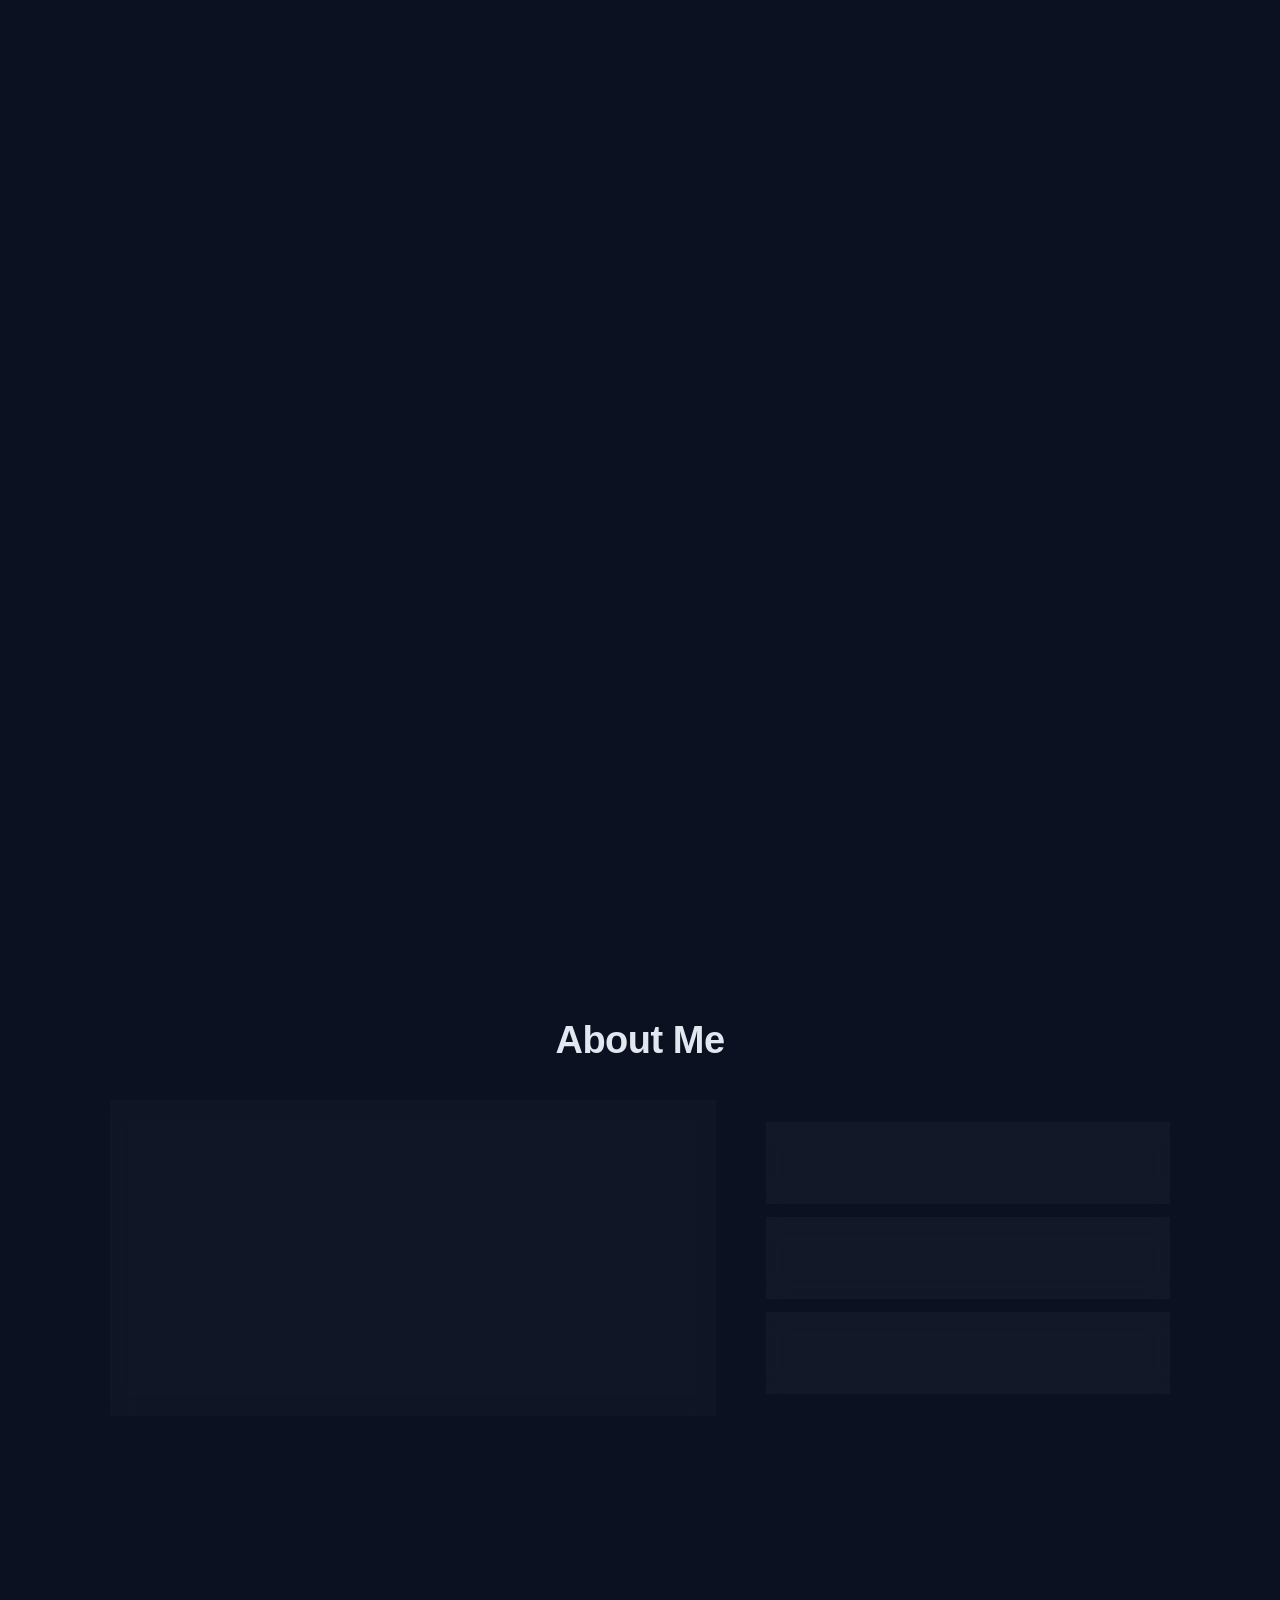
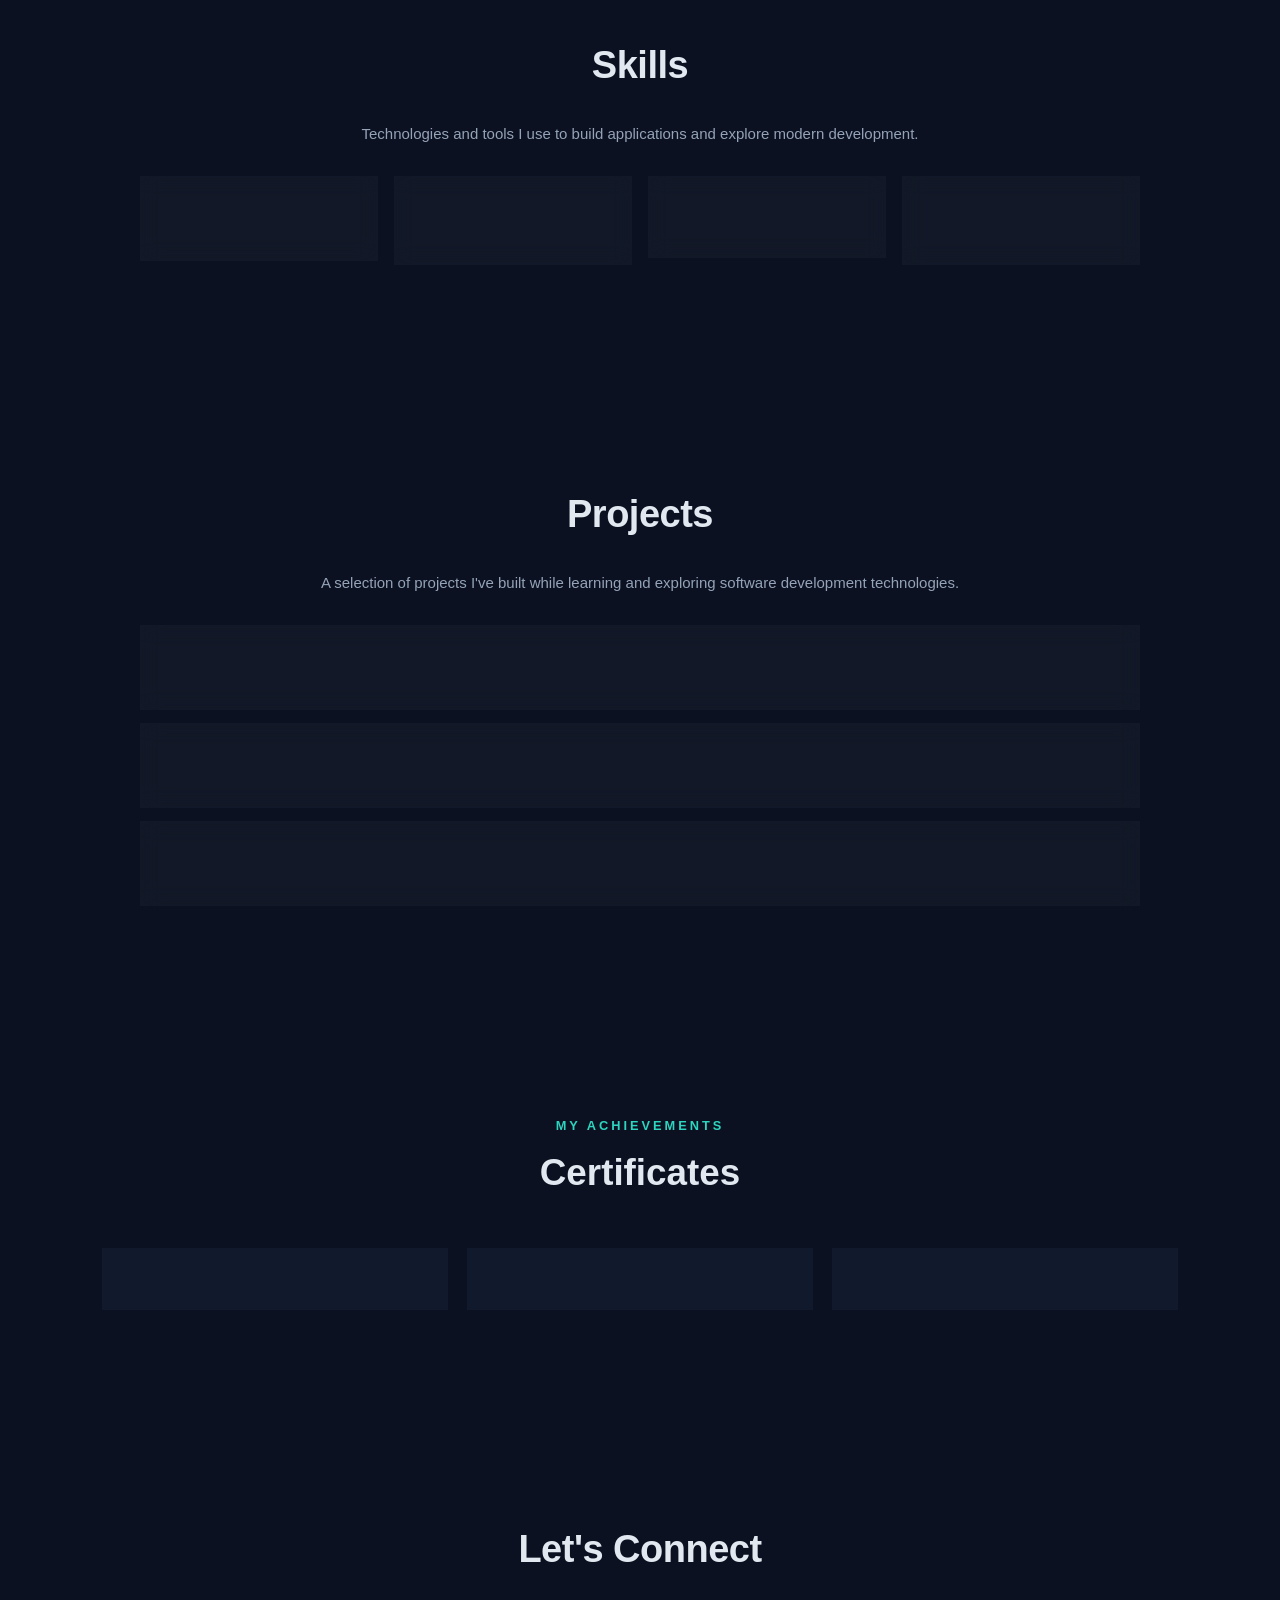
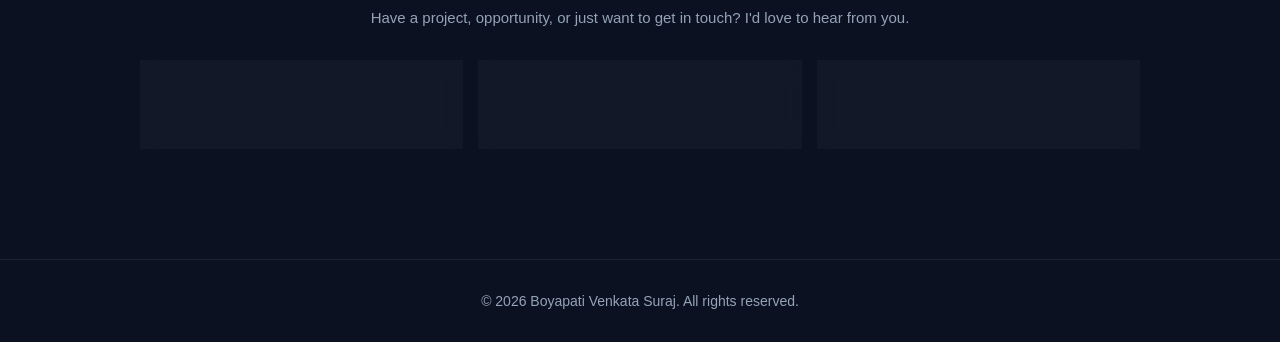
==== index.html @ 47be0d02 "Add portfolio website" ====
<!DOCTYPE html>
<html lang="en">

<head>
    <meta charset="UTF-8">
    <meta name="viewport" content="width=device-width, initial-scale=1.0">

    <title>Boyapati Venkata Suraj | Full Stack Developer</title>

    <meta name="description"
        content="Boyapati Venkata Suraj - Full Stack Developer and DevOps Enthusiast">

    <link rel="stylesheet" href="style.css">
</head>

<body>
  
    <!-- Programming Symbol Loader -->
<div id="code-loader">
    <div class="code-symbols"></div>
</div>

  <!-- =================================
     INTERACTIVE FLYING ROBOT
================================= -->

<div class="flying-robot" id="flyingRobot">

    <!-- Speech Bubble -->
    <div class="robot-speech" id="robotSpeech">
        Hi! I'm Suraj's little assistant.
    </div>

    <!-- Robot -->
    <div class="robot" id="robot">

        <!-- Antenna -->
        <div class="robot-antenna">
            <span></span>
        </div>

        <!-- Head -->
        <div class="robot-head">

            <div class="robot-eye"></div>
            <div class="robot-eye"></div>

        </div>

        <!-- Body -->
        <div class="robot-body">

            <div class="robot-screen">
                &lt;/&gt;
            </div>

        </div>

        <!-- Arms -->
        <div class="robot-arm robot-arm-left"></div>
        <div class="robot-arm robot-arm-right"></div>

        <!-- Jetpack -->
        <div class="jetpack jetpack-left">
            <span></span>
        </div>

        <div class="jetpack jetpack-right">
            <span></span>
        </div>

    </div>

</div>

    <!-- =========================
         Floating Programming Background
    ========================== -->

    <div class="code-background">

        <!-- Programming Languages -->
        <span>C</span>
        <span>C++</span>
        <span>Java</span>
        <span>Python</span>
        <span>JavaScript</span>
        <span>TypeScript</span>
        <span>Go</span>
        <span>Rust</span>
        <span>PHP</span>
        <span>Kotlin</span>
        <span>Swift</span>

        <!-- Web Development -->
        <span>HTML</span>
        <span>CSS</span>
        <span>React</span>
        <span>Angular</span>
        <span>Node.js</span>
        <span>Express</span>
        <span>REST API</span>
        <span>GraphQL</span>

        <!-- Backend -->
        <span>Spring</span>
        <span>Spring Boot</span>
        <span>Hibernate</span>
        <span>JPA</span>
        <span>Microservices</span>

        <!-- Databases -->
        <span>SQL</span>
        <span>MySQL</span>
        <span>PostgreSQL</span>
        <span>MongoDB</span>
        <span>Redis</span>

        <!-- DevOps -->
        <span>Git</span>
        <span>GitHub</span>
        <span>Docker</span>
        <span>Kubernetes</span>
        <span>Jenkins</span>
        <span>CI/CD</span>
        <span>Linux</span>
        <span>Nginx</span>

        <!-- Cloud -->
        <span>AWS</span>
        <span>Azure</span>
        <span>GCP</span>

        <!-- AI / Data -->
        <span>AI</span>
        <span>ML</span>
        <span>CNN</span>
        <span>NLP</span>
        <span>TensorFlow</span>
        <span>PyTorch</span>
        <span>NumPy</span>
        <span>Pandas</span>

        <!-- Computer Science -->
        <span>OOP</span>
        <span>DSA</span>
        <span>DBMS</span>
        <span>OS</span>
        <span>CN</span>
        <span>Algorithms</span>

        <!-- Programming Symbols -->
        <span>{ }</span>
        <span>&lt; / &gt;</span>
        <span>[ ]</span>
        <span>( )</span>
        <span>=&gt;</span>
        <span>;</span>
        <span>&amp;&amp;</span>
        <span>||</span>
        <span>==</span>
        <span>!=</span>
        <span>++</span>
        <span>--</span>

        <!-- Code Keywords -->
        <span>function</span>
        <span>class</span>
        <span>object</span>
        <span>import</span>
        <span>export</span>
        <span>return</span>
        <span>const</span>
        <span>let</span>
        <span>async</span>
        <span>await</span>
        <span>public</span>
        <span>private</span>
        <span>static</span>

        <!-- Data / Protocols -->
        <span>JSON</span>
        <span>XML</span>
        <span>YAML</span>
        <span>HTTP</span>
        <span>HTTPS</span>
        <span>SSH</span>
        <span>TCP/IP</span>

        <!-- SQL -->
        <span>SELECT</span>
        <span>FROM</span>
        <span>WHERE</span>
        <span>JOIN</span>
        <span>INSERT</span>

        <!-- Digital -->
        <span>010101</span>
        <span>101010</span>
        <span>0xFF</span>
        <span>404</span>
        <span>200 OK</span>

    </div>


    <!-- =========================
         Navigation
    ========================== -->

    <header>

        <nav class="navbar">

            <a href="#home" class="logo">
    <span class="logo-first">BOYAPATI</span>
    <span class="logo-name">VENKATA SURAJ<span class="dot"></span></span>
</a>
            <ul class="nav-links">

                <li>
                    <a href="#home">Home</a>
                </li>

                <li>
                    <a href="#about">About</a>
                </li>

                <li>
                    <a href="#skills">Skills</a>
                </li>

                <li>
                    <a href="#projects">Projects</a>
                </li>

                <li>
                    <a href="#certificates" class="nav-link">Certificates</a>
                </li>

                <li>
                    <a href="#contact">Contact</a>
                </li>

            </ul>

        </nav>

    </header>


    <!-- =========================
         Hero Section
    ========================== -->

    <section id="home" class="hero">

        <div class="hero-content">

            <!-- Profile Photo -->

            <div class="profile-photo">

                <img
                    src="assets/images/p1.jpg.jpg"
                    alt="Boyapati Venkata Suraj"
                >

            </div>


            <!-- Hero Information -->

            <div class="hero-info">

                <p class="hello">
                    Hello, I'm
                </p>

                <h1>
                    Boyapati Venkata Suraj
                </h1>

                <h2>
                    Full Stack Developer & DevOps Enthusiast
                </h2>

                <p class="hero-description">
                    I build modern, responsive web applications and explore
                    cloud, DevOps, and software development technologies.
                </p>


                <!-- Hero Buttons -->

                <div class="hero-buttons">

                    <a
                        href="#projects"
                        class="btn primary-btn"
                    >
                        View My Work
                    </a>

                    <a
                        href="assets/resumes/boyapativenkatasuraj3 -.docx"
                        class="btn secondary-btn"
                        target="_blank"
                    >
                        Download Resume
                    </a>

                </div>

            </div>

        </div>

    </section>


    <!-- =========================
         About Section
    ========================== -->
<!-- =========================
     About Me
========================= -->

<section id="about" class="section about-section">

    <h2>About Me</h2>

    <div class="about-container">

        <!-- About Text -->
        <div class="about-text">

            <p>
                I'm Boyapati Venkata Suraj, a Computer Science Engineering
                student and aspiring Full Stack Developer with an interest
                in DevOps and cloud technologies.
            </p>

            <p>
                I enjoy building responsive web applications, exploring
                modern development technologies, and turning ideas into
                practical software solutions.
            </p>

            <p>
                Currently, I'm focused on strengthening my Java Full Stack
                development skills while expanding my knowledge of
                DevOps, cloud, and deployment technologies.
            </p>

        </div>


        <!-- About Dropdowns -->
        <div class="about-details">


            <!-- Education -->
            <div class="about-dropdown">

                <button class="about-dropdown-btn">

                    <span class="about-dropdown-title">
                        <span class="about-icon">🎓</span>

                        <span>
                            <strong>Education</strong>
                            <small>Academic Background</small>
                        </span>
                    </span>

                    <span class="dropdown-arrow">⌄</span>

                </button>


                <div class="about-dropdown-content">

                    <h3>B.Tech – Computer Science Engineering</h3>

                    <p>
                        Dhanekula Institute of Engineering and Technology
                    </p>

                    <p>
                        JNTUK • R20 Regulation
                    </p>

                    <p>
                        Computer Science Engineering
                    </p>

                </div>

            </div>


            <!-- Focus -->
            <div class="about-dropdown">

                <button class="about-dropdown-btn">

                    <span class="about-dropdown-title">
                        <span class="about-icon">💻</span>

                        <span>
                            <strong>Focus</strong>
                            <small>Development Interests</small>
                        </span>
                    </span>

                    <span class="dropdown-arrow">⌄</span>

                </button>


                <div class="about-dropdown-content">

                    <h3>Java Full Stack Development</h3>

                    <p>
                        Building responsive and user-friendly web
                        applications.
                    </p>

                    <p>
                        Interested in Java, Spring Boot, REST APIs,
                        databases, HTML, CSS and JavaScript.
                    </p>

                </div>

            </div>


            <!-- Exploring -->
            <div class="about-dropdown">

                <button class="about-dropdown-btn">

                    <span class="about-dropdown-title">
                        <span class="about-icon">☁️</span>

                        <span>
                            <strong>Exploring</strong>
                            <small>Technologies I'm Learning</small>
                        </span>
                    </span>

                    <span class="dropdown-arrow">⌄</span>

                </button>


                <div class="about-dropdown-content">

                    <h3>DevOps & Cloud Technologies</h3>

                    <p>
                        Exploring Git, GitHub, Docker, CI/CD and AWS.
                    </p>

                    <p>
                        Interested in automation, deployment and
                        cloud-based application development.
                    </p>

                </div>

            </div>

        </div>

    </div>

</section>


    <!-- =========================
         Skills Section
    ========================== -->

<!-- Skills -->
<section id="skills" class="section skills-section">

    <h2>Skills</h2>

    <p class="skills-subtitle">
        Technologies and tools I use to build applications and explore modern development.
    </p>

    <div class="skills-dropdowns">

        <!-- Programming -->
        <div class="skill-dropdown">

            <button class="skill-dropdown-btn">

                <span class="skill-dropdown-title">

                    <span class="skill-icon">💻</span>

                    <span>
                        <strong>Programming</strong>
                        <small>Programming Languages</small>
                    </span>

                </span>

                <span class="skill-dropdown-arrow">⌄</span>

            </button>

            <div class="skill-dropdown-content">

                <div class="skill-list">
                    <span>Java</span>
                    <span>Python</span>
                    <span>JavaScript</span>
                </div>

            </div>

        </div>


        <!-- Web Development -->
        <div class="skill-dropdown">

            <button class="skill-dropdown-btn">

                <span class="skill-dropdown-title">

                    <span class="skill-icon">🌐</span>

                    <span>
                        <strong>Web Development</strong>
                        <small>Frontend & Backend</small>
                    </span>

                </span>

                <span class="skill-dropdown-arrow">⌄</span>

            </button>

            <div class="skill-dropdown-content">

                <div class="skill-list">
                    <span>HTML</span>
                    <span>CSS</span>
                    <span>JavaScript</span>
                    <span>React</span>
                    <span>Spring Boot</span>
                    <span>REST APIs</span>
                </div>

            </div>

        </div>


        <!-- Database -->
        <div class="skill-dropdown">

            <button class="skill-dropdown-btn">

                <span class="skill-dropdown-title">

                    <span class="skill-icon">🗄️</span>

                    <span>
                        <strong>Database</strong>
                        <small>Data Management</small>
                    </span>

                </span>

                <span class="skill-dropdown-arrow">⌄</span>

            </button>

            <div class="skill-dropdown-content">

                <div class="skill-list">
                    <span>MySQL</span>
                    <span>PostgreSQL</span>
                    <span>MongoDB</span>
                </div>

            </div>

        </div>


        <!-- DevOps & Cloud -->
        <div class="skill-dropdown">

            <button class="skill-dropdown-btn">

                <span class="skill-dropdown-title">

                    <span class="skill-icon">☁️</span>

                    <span>
                        <strong>DevOps & Cloud</strong>
                        <small>Tools & Technologies</small>
                    </span>

                </span>

                <span class="skill-dropdown-arrow">⌄</span>

            </button>

            <div class="skill-dropdown-content">

                <div class="skill-list">
                    <span>Git</span>
                    <span>GitHub</span>
                    <span>Docker</span>
                    <span>Jenkins</span>
                    <span>CI/CD</span>
                    <span>AWS</span>
                    <span>Linux</span>
                </div>

            </div>

        </div>

    </div>

</section>

    <!-- =========================
         Projects Section
    ========================== -->
<!-- Projects -->
<!-- Projects -->
<section id="projects" class="section projects-section">

    <h2>Projects</h2>

    <p class="projects-subtitle">
        A selection of projects I've built while learning and exploring
        software development technologies.
    </p>

    <div class="projects-dropdowns">

        <!-- Project 1 -->
        <div class="project-dropdown">

            <button class="project-dropdown-btn">

                <span class="project-dropdown-title">

                    <span class="project-icon">🚗</span>

                    <span>
                        <strong>
                            Real-Time Accident Monitoring & Risk Prediction
                        </strong>

                        <small>
                            AI & IoT Based Project
                        </small>
                    </span>

                </span>

                <span class="project-dropdown-arrow">⌄</span>

            </button>


            <div class="project-dropdown-content">

                <p>
                    An AI and IoT based system designed to detect road
                    accidents in real time and predict potential accident
                    risks using computer vision and deep learning.
                </p>

                <div class="project-tech">
                    <span>Python</span>
                    <span>YOLOv8</span>
                    <span>CNN</span>
                    <span>IoT</span>
                    <span>ESP32</span>
                </div>

                <div class="project-links">

                    <a href="#"
                       class="project-btn primary-project-btn">
                        View Project
                    </a>

                    <a href="#"
                       class="project-btn secondary-project-btn">
                        GitHub ↗
                    </a>

                </div>

            </div>

        </div>


        <!-- Project 2 -->
        <div class="project-dropdown">

            <button class="project-dropdown-btn">

                <span class="project-dropdown-title">

                    <span class="project-icon">🎬</span>

                    <span>
                        <strong>Netflix Clone</strong>

                        <small>
                            Frontend Web Development
                        </small>
                    </span>

                </span>

                <span class="project-dropdown-arrow">⌄</span>

            </button>


            <div class="project-dropdown-content">

                <p>
                    A Netflix-inspired responsive web application built
                    using HTML, CSS, and JavaScript to practice frontend
                    development and interactive user interfaces.
                </p>

                <div class="project-tech">
                    <span>HTML</span>
                    <span>CSS</span>
                    <span>JavaScript</span>
                </div>

                <div class="project-links">

                    <a href="#"
                       class="project-btn primary-project-btn">
                        Live Demo
                    </a>

                    <a href="#"
                       class="project-btn secondary-project-btn">
                        GitHub ↗
                    </a>

                </div>

            </div>

        </div>


        <!-- Project 3 -->
        <div class="project-dropdown">

            <button class="project-dropdown-btn">

                <span class="project-dropdown-title">

                    <span class="project-icon">🛒</span>

                    <span>
                        <strong>E-Commerce Website</strong>

                        <small>
                            Web Development
                        </small>
                    </span>

                </span>

                <span class="project-dropdown-arrow">⌄</span>

            </button>


            <div class="project-dropdown-content">

                <p>
                    A responsive e-commerce website designed with a clean
                    shopping interface, product browsing, and
                    user-friendly navigation.
                </p>

                <div class="project-tech">
                    <span>HTML</span>
                    <span>CSS</span>
                    <span>JavaScript</span>
                </div>

                <div class="project-links">

                    <a href="#"
                       class="project-btn primary-project-btn">
                        View Project
                    </a>

                    <a href="#"
                       class="project-btn secondary-project-btn">
                        GitHub ↗
                    </a>

                </div>

            </div>

        </div>

    </div>

</section>

<!-- =========================
     CERTIFICATES
========================= -->

<section id="certificates" class="certificates-section">

    <div class="section-title">
        <p class="section-subtitle">MY ACHIEVEMENTS</p>
        <h2>Certificates</h2>
    </div>

    <div class="certificates-container">

        <!-- Certificate 1 -->
        <div class="certificate-item">

            <button class="certificate-header">
                <span>🏆 Data Science & Analytics</span>
                <span class="certificate-arrow">▼</span>
            </button>

            <div class="certificate-content">

                <p>
                    Certificate of Completion for successfully completing
                    the Data Science & Analytics Internship at Future Interns.
                </p>

                <div class="certificate-details">
                    <span>🏢 Future Interns</span>
                    <span>📊 Data Science & Analytics</span>
                </div>

                <a
                    href="assets/Certificates/BOYAPATI VENKATA SURAJ Internship Certificate.pdf"
                    target="_blank"
                    class="certificate-button"
                >
                    View Certificate
                </a>

            </div>

        </div>


        <!-- Certificate 2 -->
        <div class="certificate-item">

            <button class="certificate-header">
                <span>💻 Java Programming Certificate</span>
                <span class="certificate-arrow">▼</span>
            </button>

            <div class="certificate-content">

                <p>
                    Certificate for successfully completing Java
                    programming training and learning.
                </p>

                <div class="certificate-details">
                    <span>☕ Java</span>
                    <span>💻 Programming</span>
                </div>

                <a
                    href="assets/certificates/java-certificate.pdf"
                    target="_blank"
                    class="certificate-button"
                >
                    View Certificate
                </a>

            </div>

        </div>


        <!-- Certificate 3 -->
        <div class="certificate-item">

            <button class="certificate-header">
                <span>☁️ Cloud / AWS Certificate</span>
                <span class="certificate-arrow">▼</span>
            </button>

            <div class="certificate-content">

                <p>
                    Certificate related to cloud computing and AWS
                    technologies.
                </p>

                <div class="certificate-details">
                    <span>☁️ Cloud</span>
                    <span>⚙️ AWS</span>
                </div>

                <a
                    href="assets/certificates/aws-certificate.pdf"
                    target="_blank"
                    class="certificate-button"
                >
                    View Certificate
                </a>

            </div>

        </div>

    </div>

</section>

    <!-- =========================
         Contact Section
    ========================== -->

    <!-- Contact -->
<section id="contact" class="section contact-section">

    <h2>Let's Connect</h2>

    <p class="contact-subtitle">
        Have a project, opportunity, or just want to get in touch?
        I'd love to hear from you.
    </p>

    <div class="contact-container">

        <!-- Email -->
        <a href="mailto:boyapativenkatasuraj3@gmail.com"
           class="contact-card">

            <span class="contact-icon">✉</span>

            <span class="contact-info">
                <strong>Email</strong>
                <small>boyapativenkatasuraj3@gmail.com</small>
            </span>

            <span class="contact-arrow">↗</span>

        </a>


        <!-- LinkedIn -->
<a href="https://www.linkedin.com/in/venkata-suraj-boyapati-11010725b"
   target="_blank"
   rel="noopener noreferrer"
   class="contact-card">

    <span class="contact-icon">in</span>

    <span class="contact-info">
        <strong>LinkedIn</strong>
        <small>Boyapati Venkata Suraj</small>
    </span>

    <span class="contact-arrow">↗</span>

</a>

        <!-- GitHub -->
        <a href="https://github.com/S24uraj"
           target="_blank"
           class="contact-card">

            <span class="contact-icon">🐙</span>

            <span class="contact-info">
                <strong>GitHub</strong>
                <small>github.com/S24uraj</small>
            </span>

            <span class="contact-arrow">↗</span>

        </a>

    </div>



</section>


    <!-- =========================
         Footer
    ========================== -->

    <footer>

        <p>
            © 2026 Boyapati Venkata Suraj. All rights reserved.
        </p>

    </footer>


    <!-- JavaScript -->

    <script src="script.js"></script>

</body>

</html>
---- style.css ----
/* =========================
   GLOBAL STYLES
========================= */

* {
    margin: 0;
    padding: 0;
    box-sizing: border-box;
}

html {
    scroll-behavior: smooth;
}

body {
    font-family: Arial, sans-serif;
    background: #0B1120;
    color: #E2E8F0;
    line-height: 1.6;
    position: relative;
    overflow-x: hidden;
}


/* =========================
   RANDOM FLOATING PROGRAMMING BACKGROUND
========================= */

.code-background {
    position: fixed;
    inset: 0;
    width: 100%;
    height: 100%;
    overflow: hidden;
    pointer-events: none;
    z-index: 0;
}

.code-background span {
    position: absolute;
    color: #2DD4BF;
    font-family: "Courier New", monospace;
    font-weight: 600;
    white-space: nowrap;
    opacity: 0.055;

    text-shadow:
        0 0 12px rgba(45, 212, 191, 0.35);

    will-change: transform;
    transition: transform 0.1s linear;
}

.code-background span:nth-child(3n) {
    font-size: 12px;
}

.code-background span:nth-child(3n + 1) {
    font-size: 14px;
}

.code-background span:nth-child(3n + 2) {
    font-size: 16px;
}


/* =========================
   NAVIGATION
========================= */

header {
    position: fixed;
    top: 0;
    left: 0;
    width: 100%;
    z-index: 1000;

    background: rgba(21, 30, 50, 0.92);

    backdrop-filter: blur(14px);
    -webkit-backdrop-filter: blur(14px);

    border-bottom:
        1px solid rgba(45, 212, 191, 0.18);

    box-shadow:
        0 4px 20px rgba(0, 0, 0, 0.25);
}

.navbar {
    max-width: 1200px;
    margin: auto;
    padding: 16px 30px;

    display: flex;
    justify-content: space-between;
    align-items: center;
}


/* =========================
   LOGO
========================= */

.logo {
    display: flex;
    flex-direction: column;
    text-decoration: none;
    line-height: 1;
    gap: 4px;
}

.logo-first {
    color: #94A3B8;
    font-size: 1.05rem;
    font-weight: 600;
    letter-spacing: 3px;
}
.logo-name {
    color: #E2E8F0;
    font-size: 2rem;
    font-weight: 800;
    letter-spacing: 0.8px;
}

/* =========================
   NAVIGATION LINKS
========================= */

.nav-links {
    display: flex;
    align-items: center;
    gap: 10px;
    list-style: none;
}

.nav-links a {
    display: block;
    padding: 8px 16px;

    color: #E2E8F0;
    text-decoration: none;

    font-size: 14px;
    font-weight: 600;

    border:
        1px solid rgba(45, 212, 191, 0.20);

    border-radius: 8px;

    background:
        rgba(45, 212, 191, 0.05);

    transition: all 0.3s ease;
}

.nav-links a:hover {
    color: #0B1120;
    background: #2DD4BF;
    border-color: #2DD4BF;

    transform: translateY(-2px);

    box-shadow:
        0 5px 15px rgba(45, 212, 191, 0.20);
}


/* =========================
   HERO
========================= */

.hero {
    min-height: 100vh;

    display: flex;
    align-items: center;
    justify-content: center;

    padding: 120px 40px 60px;

    position: relative;
    z-index: 1;

    background:
        radial-gradient(
            circle at 25% 50%,
            rgba(45, 212, 191, 0.08),
            transparent 35%
        );
}

.hero-content {
    width: 100%;
    max-width: 1100px;

    display: flex;
    align-items: center;
    justify-content: center;

    gap: 80px;
}


/* =========================
   PROFILE PHOTO
========================= */

.profile-photo {
    width: 320px;
    height: 320px;
    flex-shrink: 0;

    border-radius: 12px;
    padding: 6px;

    background: #2DD4BF;

    display: flex;
    align-items: center;
    justify-content: center;

    box-shadow:
        0 0 35px rgba(45, 212, 191, 0.25);
}

.profile-photo img {
    width: 100%;
    height: 100%;

    border-radius: 8px;

    object-fit: cover;
    display: block;
}




/* =========================
   HERO INFORMATION
========================= */

.hero-info {
    max-width: 650px;
}

.hello {
    color: #2DD4BF;
    font-size: 20px;
    font-weight: 600;
    margin-bottom: 8px;
}

.hero h1 {
    color: #E2E8F0;

    font-size: 58px;
    line-height: 1.08;

    margin-bottom: 15px;

    letter-spacing: -2px;
}

.hero h2 {
    color: #94A3B8;

    font-size: 27px;
    font-weight: 400;

    margin-bottom: 22px;
}

.hero-description {
    max-width: 600px;

    color: #94A3B8;

    font-size: 17px;

    margin-bottom: 5px;
}


/* =========================
   HERO BUTTONS
========================= */

.hero-buttons {
    margin-top: 30px;

    display: flex;
    gap: 15px;
}

.btn {
    display: inline-block;

    padding: 13px 28px;

    border-radius: 7px;

    text-decoration: none;

    font-size: 15px;
    font-weight: 600;

    transition: all 0.3s ease;
}

.primary-btn {
    background: #2DD4BF;

    color: #0B1120;

    box-shadow:
        0 0 20px rgba(45, 212, 191, 0.12);
}

.primary-btn:hover {
    transform: translateY(-3px);

    box-shadow:
        0 8px 25px rgba(45, 212, 191, 0.25);
}

.secondary-btn {
    border:
        1px solid rgba(226, 232, 240, 0.25);

    color: #E2E8F0;

    background:
        rgba(226, 232, 240, 0.03);
}

.secondary-btn:hover {
    background: #E2E8F0;
    color: #0B1120;

    transform: translateY(-3px);
}


/* =========================
   SECTIONS
========================= */

.section {
    max-width: 1100px;

    margin: auto;

    padding: 110px 20px;

    text-align: center;

    position: relative;

    z-index: 1;
}

.section h2 {
    color: #E2E8F0;

    font-size: 38px;

    margin-bottom: 30px;

    letter-spacing: -0.5px;
}

.section p {
    color: #94A3B8;
}


/* =========================
   ABOUT
========================= */

.about-section {
    max-width: 1100px;
}

.about-container {
    display: grid;

    grid-template-columns: 1.2fr 0.8fr;

    gap: 50px;

    align-items: center;

    margin-top: 20px;

    text-align: left;
}

.about-text {
    max-width: 650px;

    padding: 25px;

    background:
        rgba(255, 255, 255, 0.025);

    border:
        1px solid rgba(255, 255, 255, 0.12);

    border-radius: 12px;

    backdrop-filter: blur(10px);

    -webkit-backdrop-filter: blur(10px);

    box-shadow:
        inset 0 1px 0
        rgba(255, 255, 255, 0.04);
}

.about-text p {
    color: #94A3B8;

    font-size: 16px;

    line-height: 1.8;

    margin-bottom: 16px;
}

.about-text p:last-child {
    margin-bottom: 0;
}

.about-text:hover {
    border-color:
        rgba(45, 212, 191, 0.25);

    box-shadow:
        0 10px 30px rgba(0, 0, 0, 0.15);
}


/* =========================
   ABOUT DROPDOWNS
========================= */

.about-details {
    display: flex;

    flex-direction: column;

    gap: 14px;
}

.about-dropdown {
    background:
        rgba(255, 255, 255, 0.03);

    border:
        1px solid rgba(255, 255, 255, 0.10);

    border-radius: 14px;

    overflow: hidden;

    backdrop-filter: blur(10px);

    -webkit-backdrop-filter: blur(10px);

    box-shadow:
        inset 0 1px 0
        rgba(255, 255, 255, 0.05);

    transition: all 0.3s ease;
}

.about-dropdown-btn {
    width: 100%;

    border: none;
    outline: none;

    cursor: pointer;

    padding: 17px;

    display: flex;
    align-items: center;
    justify-content: space-between;

    background: transparent;

    color: #E2E8F0;

    text-align: left;
}

.about-dropdown-btn:hover {
    background:
        rgba(45, 212, 191, 0.05);
}

.about-dropdown-title {
    display: flex;

    align-items: center;

    gap: 14px;
}

.about-dropdown-title strong {
    display: block;

    color: #E2E8F0;

    font-size: 16px;
}

.about-dropdown-title small {
    display: block;

    color: #94A3B8;

    font-size: 12px;

    margin-top: 2px;
}

.about-icon {
    width: 45px;
    height: 45px;

    flex-shrink: 0;

    display: flex;
    align-items: center;
    justify-content: center;

    font-size: 22px;

    border-radius: 10px;

    background:
        rgba(45, 212, 191, 0.08);

    border:
        1px solid rgba(45, 212, 191, 0.15);
}

.dropdown-arrow {
    color: #2DD4BF;

    font-size: 24px;

    transition:
        transform 0.3s ease;
}

.about-dropdown-content {
    max-height: 0;

    overflow: hidden;

    padding: 0 20px;

    opacity: 0;

    transition:
        max-height 0.4s ease,
        padding 0.4s ease,
        opacity 0.3s ease;
}

.about-dropdown.active {
    border-color:
        rgba(45, 212, 191, 0.30);

    box-shadow:
        0 10px 30px
        rgba(0, 0, 0, 0.20);
}

.about-dropdown.active
.dropdown-arrow {
    transform: rotate(180deg);
}

.about-dropdown.active
.about-dropdown-content {
    max-height: 300px;

    padding:
        0 20px 20px;

    opacity: 1;
}

.about-dropdown-content h3 {
    color: #E2E8F0;

    font-size: 15px;

    margin-bottom: 8px;
}

.about-dropdown-content p {
    color: #94A3B8;

    font-size: 14px;

    line-height: 1.6;

    margin-bottom: 5px;
}


/* =========================
   SKILLS
========================= */

.skills-section {
    max-width: 1100px;

    text-align: center;
}

.skills-subtitle {
    color: #94A3B8;

    font-size: 15px;

    margin: -5px auto 30px;

    max-width: 650px;

    line-height: 1.7;
}

.skills-dropdowns {
    display: flex;

    max-width: 1000px;

    margin: 0 auto;

    gap: 16px;

    align-items: flex-start;

    text-align: left;
}

.skills-dropdown-column {
    flex: 1;

    display: flex;

    flex-direction: column;

    gap: 16px;

    align-items: stretch;
}

.skill-dropdown {
    width: 100%;

    background:
        rgba(255, 255, 255, 0.03);

    border:
        1px solid rgba(255, 255, 255, 0.10);

    border-radius: 14px;

    overflow: hidden;

    backdrop-filter: blur(10px);

    -webkit-backdrop-filter: blur(10px);

    box-shadow:
        inset 0 1px 0
        rgba(255, 255, 255, 0.05);

    transition:
        border-color 0.3s ease,
        box-shadow 0.3s ease;
}

.skill-dropdown-btn {
    width: 100%;

    border: none;
    outline: none;

    cursor: pointer;

    padding: 17px;

    display: flex;

    align-items: center;

    justify-content: space-between;

    background: transparent;

    color: #E2E8F0;

    text-align: left;
}

.skill-dropdown-btn:hover {
    background:
        rgba(45, 212, 191, 0.05);
}

.skill-dropdown-title {
    display: flex;

    align-items: center;

    gap: 14px;
}

.skill-dropdown-title strong {
    display: block;

    color: #E2E8F0;

    font-size: 16px;
}

.skill-dropdown-title small {
    display: block;

    color: #94A3B8;

    font-size: 12px;

    margin-top: 2px;
}

.skill-icon {
    width: 45px;
    height: 45px;

    flex-shrink: 0;

    display: flex;

    align-items: center;
    justify-content: center;

    font-size: 22px;

    border-radius: 10px;

    background:
        rgba(45, 212, 191, 0.08);

    border:
        1px solid rgba(45, 212, 191, 0.15);
}

.skill-dropdown-arrow {
    color: #2DD4BF;

    font-size: 24px;

    transition:
        transform 0.3s ease;
}

.skill-dropdown-content {
    max-height: 0;

    overflow: hidden;

    padding: 0 20px;

    opacity: 0;

    transition:
        max-height 0.4s ease,
        padding 0.4s ease,
        opacity 0.3s ease;
}

.skill-dropdown.active {
    border-color:
        rgba(45, 212, 191, 0.30);

    box-shadow:
        0 10px 30px
        rgba(0, 0, 0, 0.20);
}

.skill-dropdown.active
.skill-dropdown-arrow {
    transform: rotate(180deg);
}

.skill-dropdown.active
.skill-dropdown-content {
    max-height: 200px;

    padding:
        0 20px 20px;

    opacity: 1;
}

.skill-list {
    display: flex;

    flex-wrap: wrap;

    gap: 9px;
}

.skill-list span {
    padding: 8px 13px;

    color: #CBD5E1;

    font-size: 13px;

    border-radius: 8px;

    background:
        rgba(255, 255, 255, 0.04);

    border:
        1px solid rgba(255, 255, 255, 0.08);

    transition:
        color 0.25s ease,
        background 0.25s ease,
        border-color 0.25s ease,
        transform 0.25s ease;
}

.skill-list span:hover {
    color: #2DD4BF;

    background:
        rgba(45, 212, 191, 0.08);

    border-color:
        rgba(45, 212, 191, 0.25);

    transform:
        translateY(-2px);
}


/* =========================
   PROJECTS
========================= */

.projects-section {
    max-width: 1100px;

    text-align: center;
}

.projects-subtitle {
    color: #94A3B8;

    font-size: 15px;

    margin: -5px auto 30px;

    max-width: 650px;

    line-height: 1.7;
}

.projects-dropdowns {
    display: flex;

    flex-direction: column;

    gap: 14px;

    max-width: 1000px;

    margin: 0 auto;

    text-align: left;
}

.project-dropdown {
    width: 100%;

    background:
        rgba(255, 255, 255, 0.03);

    border:
        1px solid rgba(255, 255, 255, 0.10);

    border-radius: 14px;

    overflow: hidden;

    backdrop-filter: blur(10px);

    -webkit-backdrop-filter: blur(10px);

    box-shadow:
        inset 0 1px 0
        rgba(255, 255, 255, 0.05);

    transition:
        border-color 0.3s ease,
        box-shadow 0.3s ease;
}

.project-dropdown-btn {
    width: 100%;

    border: none;
    outline: none;

    cursor: pointer;

    padding: 18px;

    display: flex;

    align-items: center;

    justify-content: space-between;

    background: transparent;

    color: #E2E8F0;

    text-align: left;
}

.project-dropdown-btn:hover {
    background:
        rgba(45, 212, 191, 0.05);
}

.project-dropdown-title {
    display: flex;

    align-items: center;

    gap: 15px;

    min-width: 0;
}

.project-dropdown-title strong {
    display: block;

    color: #E2E8F0;

    font-size: 16px;

    line-height: 1.4;
}

.project-dropdown-title small {
    display: block;

    color: #94A3B8;

    font-size: 12px;

    margin-top: 3px;
}

.project-icon {
    width: 46px;
    height: 46px;

    flex-shrink: 0;

    display: flex;

    align-items: center;
    justify-content: center;

    font-size: 21px;

    border-radius: 11px;

    background:
        rgba(45, 212, 191, 0.08);

    border:
        1px solid rgba(45, 212, 191, 0.15);
}

.project-dropdown-arrow {
    color: #2DD4BF;

    font-size: 24px;

    flex-shrink: 0;

    margin-left: 15px;

    transition:
        transform 0.3s ease;
}

.project-dropdown-content {
    max-height: 0;

    overflow: hidden;

    padding: 0 20px;

    opacity: 0;

    transition:
        max-height 0.4s ease,
        padding 0.4s ease,
        opacity 0.3s ease;
}

.project-dropdown.active {
    border-color:
        rgba(45, 212, 191, 0.30);

    box-shadow:
        0 10px 30px
        rgba(0, 0, 0, 0.20);
}

.project-dropdown.active
.project-dropdown-arrow {
    transform: rotate(180deg);
}

.project-dropdown.active
.project-dropdown-content {
    max-height: 350px;

    padding:
        0 20px 22px;

    opacity: 1;
}

.project-dropdown-content > p {
    color: #94A3B8;

    font-size: 14px;

    line-height: 1.7;

    margin-bottom: 18px;

    max-width: 850px;
}

.project-tech {
    display: flex;

    flex-wrap: wrap;

    gap: 8px;

    margin-bottom: 20px;
}

.project-tech span {
    padding: 7px 12px;

    color: #CBD5E1;

    font-size: 12px;

    border-radius: 7px;

    background:
        rgba(255, 255, 255, 0.04);

    border:
        1px solid rgba(255, 255, 255, 0.08);

    transition:
        color 0.25s ease,
        background 0.25s ease,
        border-color 0.25s ease;
}

.project-tech span:hover {
    color: #2DD4BF;

    background:
        rgba(45, 212, 191, 0.08);

    border-color:
        rgba(45, 212, 191, 0.25);
}

.project-links {
    display: flex;

    gap: 10px;

    flex-wrap: wrap;
}

.project-btn {
    display: inline-block;

    padding: 9px 16px;

    border-radius: 7px;

    text-decoration: none;

    font-size: 13px;

    font-weight: 600;

    transition:
        all 0.3s ease;
}

.primary-project-btn {
    background: #2DD4BF;

    color: #0B1120;
}

.primary-project-btn:hover {
    transform: translateY(-2px);

    box-shadow:
        0 6px 18px
        rgba(45, 212, 191, 0.22);
}

.secondary-project-btn {
    color: #E2E8F0;

    background:
        rgba(226, 232, 240, 0.03);

    border:
        1px solid
        rgba(226, 232, 240, 0.18);
}

.secondary-project-btn:hover {
    color: #2DD4BF;

    border-color:
        rgba(45, 212, 191, 0.30);

    background:
        rgba(45, 212, 191, 0.05);
}

/* =========================
   CERTIFICATES
========================= */

.certificates-section {
    position: relative;
    z-index: 1;
    padding: 100px 8%;
}


/* =========================
   Section Title
========================= */

.section-title {
    text-align: center;
    margin-bottom: 45px;
}

.section-subtitle {
    color: #2DD4BF;
    font-size: 0.8rem;
    font-weight: 600;
    letter-spacing: 3px;
    margin-bottom: 8px;
}

.section-title h2 {
    color: #E2E8F0;
    font-size: 2.3rem;
    margin: 0;
}


/* =========================
   Certificate Container
========================= */

.certificates-container {
    max-width: 1100px;
    margin: auto;

    display: grid;
    grid-template-columns: repeat(3, 1fr);
    gap: 20px;

    /* Prevent cards from stretching */
    align-items: start;
}


/* =========================
   Certificate Item
========================= */

.certificate-item {
    width: 100%;
    align-self: start;

    border: 1px solid rgba(45, 212, 191, 0.18);
    border-radius: 14px;

    overflow: hidden;

    background: rgba(21, 30, 50, 0.75);

    backdrop-filter: blur(10px);
    -webkit-backdrop-filter: blur(10px);

    transition:
        border-color 0.3s ease,
        transform 0.3s ease,
        box-shadow 0.3s ease;
}

.certificate-item:hover {
    border-color: rgba(45, 212, 191, 0.45);

    transform: translateY(-2px);

    box-shadow:
        0 10px 30px rgba(0, 0, 0, 0.18);
}


/* =========================
   Certificate Header
========================= */

.certificate-header {
    width: 100%;

    border: none;
    outline: none;

    background: transparent;

    color: #E2E8F0;

    padding: 20px 22px;

    display: flex;
    align-items: center;
    justify-content: space-between;

    font-family: inherit;
    font-size: 1rem;
    font-weight: 600;

    cursor: pointer;

    text-align: left;
}


/* Header Hover */

.certificate-header:hover {
    background: rgba(45, 212, 191, 0.04);
}


/* =========================
   Certificate Arrow
========================= */

.certificate-arrow {
    color: #2DD4BF;

    font-size: 0.8rem;

    transition:
        transform 0.3s ease;
}


/* =========================
   Certificate Content
========================= */

.certificate-content {
    max-height: 0;

    overflow: hidden;

    opacity: 0;

    padding: 0 22px;

    transition:
        max-height 0.4s ease,
        opacity 0.3s ease,
        padding 0.3s ease;
}


/* =========================
   Active Certificate
========================= */

.certificate-item.active .certificate-content {
    max-height: 300px;

    opacity: 1;

    padding: 0 22px 22px;
}


.certificate-item.active .certificate-arrow {
    transform: rotate(180deg);
}


/* =========================
   Certificate Description
========================= */

.certificate-content p {
    color: #94A3B8;

    line-height: 1.7;

    margin-top: 0;
    margin-bottom: 18px;
}


/* =========================
   Certificate Details
========================= */

.certificate-details {
    display: flex;

    flex-wrap: wrap;

    gap: 10px;

    margin-bottom: 20px;
}

.certificate-details span {
    padding: 7px 12px;

    color: #2DD4BF;

    background:
        rgba(45, 212, 191, 0.08);

    border:
        1px solid rgba(45, 212, 191, 0.18);

    border-radius: 8px;

    font-size: 0.8rem;
}


/* =========================
   View Certificate Button
========================= */

.certificate-button {
    display: inline-block;

    padding: 10px 18px;

    color: #0B1120;

    background: #2DD4BF;

    border-radius: 8px;

    text-decoration: none;

    font-size: 0.85rem;

    font-weight: 700;

    transition:
        transform 0.3s ease,
        box-shadow 0.3s ease;
}

.certificate-button:hover {
    transform: translateY(-2px);

    box-shadow:
        0 8px 20px rgba(45, 212, 191, 0.2);
}


/* =========================
   Certificates Responsive
========================= */

@media (max-width: 900px) {

    .certificates-container {
        grid-template-columns: repeat(2, 1fr);
    }

}


/* =========================
   Certificates Mobile
========================= */

@media (max-width: 768px) {

    .certificates-section {
        padding-left: 18px;
        padding-right: 18px;
    }

    .certificates-container {
        grid-template-columns: 1fr;

        gap: 14px;
    }

    .certificate-header {
        padding: 17px 18px;
    }

    .certificate-content {
        padding-left: 18px;
        padding-right: 18px;
    }

    .certificate-item.active .certificate-content {
        padding:
            0 18px 18px;
    }

}
/* =========================
   CONTACT
========================= */

.contact-section {
    max-width: 1100px;

    text-align: center;
}

.contact-subtitle {
    color: #94A3B8;

    font-size: 15px;

    max-width: 650px;

    margin: -5px auto 30px;

    line-height: 1.7;
}

.contact-container {
    display: grid;

    grid-template-columns:
        repeat(3, 1fr);

    gap: 16px;

    max-width: 1000px;

    margin: 0 auto;

    text-align: left;
}

.contact-card {
    min-width: 0;

    display: flex;

    align-items: center;

    gap: 13px;

    padding: 20px;

    text-decoration: none;

    background:
        rgba(255, 255, 255, 0.03);

    border:
        1px solid rgba(255, 255, 255, 0.10);

    border-radius: 14px;

    backdrop-filter: blur(10px);

    -webkit-backdrop-filter: blur(10px);

    box-shadow:
        inset 0 1px 0
        rgba(255, 255, 255, 0.05);

    transition:
        transform 0.3s ease,
        border-color 0.3s ease,
        box-shadow 0.3s ease;
}

.contact-card:hover {
    transform: translateY(-5px);

    border-color:
        rgba(45, 212, 191, 0.30);

    box-shadow:
        0 10px 30px
        rgba(0, 0, 0, 0.20);
}

.contact-icon {
    width: 45px;
    height: 45px;

    flex-shrink: 0;

    display: flex;

    align-items: center;
    justify-content: center;

    color: #2DD4BF;

    font-size: 20px;
    font-weight: 700;

    border-radius: 10px;

    background:
        rgba(45, 212, 191, 0.08);

    border:
        1px solid rgba(45, 212, 191, 0.15);
}

.contact-info {
    min-width: 0;

    flex: 1;
}

.contact-info strong {
    display: block;

    color: #E2E8F0;

    font-size: 15px;

    margin-bottom: 3px;
}

.contact-info small {
    display: block;

    color: #94A3B8;

    font-size: 12px;

    white-space: nowrap;

    overflow: hidden;

    text-overflow: ellipsis;
}

.contact-arrow {
    color: #2DD4BF;

    font-size: 20px;

    flex-shrink: 0;

    transition:
        transform 0.3s ease;
}

.contact-card:hover .contact-arrow {
    transform:
        translate(3px, -3px);
}

.contact-button {
    margin-top: 30px;
}


/* =========================
   FOOTER
========================= */

footer {
    position: relative;

    z-index: 1;

    text-align: center;

    padding: 30px;

    border-top:
        1px solid rgba(226, 232, 240, 0.08);

    color: #94A3B8;

    font-size: 14px;
}


/* =========================================================
   PROGRAMMING SYMBOL PAGE LOADER
========================================================= */

#code-loader {
    position: fixed;

    inset: 0;

    z-index: 99999;

    background: #0B1120;

    overflow: hidden;

    pointer-events: none;
}

.code-symbols {
    position: absolute;

    inset: 0;
}

.code-symbol {
    position: absolute;

    color: #2DD4BF;

    font-family:
        "Courier New",
        monospace;

    font-weight: 700;

    font-size: 24px;

    opacity: 0;

    text-shadow:
        0 0 8px
        rgba(45, 212, 191, 0.35),

        0 0 20px
        rgba(45, 212, 191, 0.15);

    animation:
        codeAppear 1.2s ease forwards,
        codeMove 3s ease-in-out forwards;
}

@keyframes codeAppear {

    from {
        opacity: 0;

        transform:
            scale(.3);
    }

    to {
        opacity: .9;

        transform:
            scale(1);
    }

}

@keyframes codeMove {

    0% {

        transform:
            translate(
                var(--start-x),
                var(--start-y)
            )
            rotate(var(--rotate));

        opacity: 0;
    }

    35% {
        opacity: .9;
    }

    75% {
        opacity: .8;
    }

    100% {

        transform:
            translate(0, 0)
            rotate(0deg);

        opacity: 0;
    }

}

#code-loader.hide {

    opacity: 0;

    transition:
        opacity 1s ease;
}

#code-loader.hide .code-symbol {

    opacity: 0;

    transform:
        scale(1.5);
}


/* =========================================================
   FLYING ROBOT
========================================================= */

.flying-robot {

    position: fixed;

    left: 0;
    top: 0;

    width: 78px;
    height: 105px;

    z-index: 9998;

    cursor: pointer;

    opacity: 0;

    visibility: hidden;

    pointer-events: auto;

    transform-origin:
        center center;

    will-change:
        left,
        top,
        transform;

    transition:
        opacity .6s ease;

    user-select: none;

    -webkit-user-select: none;
}


.flying-robot.robot-ready {

    opacity: 1;

    visibility: visible;
}


/* =========================================================
   ROBOT MAIN BODY
========================================================= */

.flying-robot .robot {

    position: relative;

    width: 75px;

    height: 100px;

    transform-origin:
        center center;

    pointer-events: none;
}


/* =========================================================
   ROBOT ANTENNA
========================================================= */

.robot-antenna {

    position: absolute;

    left: 34px;

    top: -13px;

    width: 6px;

    height: 15px;

    background: #94A3B8;

    border-radius: 5px;

    z-index: 5;
}

.robot-antenna::after {

    content: "";

    position: absolute;

    left: -3px;

    top: -7px;

    width: 12px;

    height: 12px;

    background: #2DD4BF;

    border-radius: 50%;

    box-shadow:
        0 0 10px
        rgba(45,212,191,.8);
}


/* =========================================================
   ROBOT HEAD
========================================================= */

.robot-head {

    position: absolute;

    left: 10px;

    top: 5px;

    width: 55px;

    height: 42px;

    background: #CBD5E1;

    border:
        3px solid #64748B;

    border-radius: 13px;

    z-index: 4;

    box-shadow:
        inset 0 -5px 0
        rgba(15,23,42,.15),

        0 0 10px
        rgba(45,212,191,.15);
}


/* =========================================================
   ROBOT EYES
========================================================= */

.robot-eye {

    position: absolute;

    top: 13px;

    width: 10px;

    height: 10px;

    background: #0B1120;

    border-radius: 50%;

    transition:
        background .2s ease,
        box-shadow .2s ease;
}

.robot-eye:first-child {
    left: 13px;
}

.robot-eye:last-child {
    right: 13px;
}


/* =========================================================
   ROBOT BODY
========================================================= */

.robot-body {

    position: absolute;

    left: 15px;

    top: 47px;

    width: 45px;

    height: 38px;

    background: #94A3B8;

    border:
        3px solid #64748B;

    border-radius: 10px;

    z-index: 3;

    box-shadow:
        0 0 10px
        rgba(45,212,191,.12);
}


/* =========================================================
   ROBOT SCREEN
========================================================= */

.robot-screen {

    position: absolute;

    left: 7px;

    top: 7px;

    width: 25px;

    height: 18px;

    display: flex;

    align-items: center;

    justify-content: center;

    background: #0B1120;

    border:
        1px solid #2DD4BF;

    border-radius: 4px;

    color: #2DD4BF;

    font-family:
        monospace;

    font-size: 10px;

    font-weight: bold;

    text-shadow:
        0 0 5px
        rgba(45,212,191,.7);
}


/* =========================================================
   ROBOT ARMS
========================================================= */

.robot-arm {

    position: absolute;

    top: 51px;

    width: 9px;

    height: 30px;

    background: #94A3B8;

    border:
        2px solid #64748B;

    border-radius: 8px;

    z-index: 2;
}

.robot-arm-left {

    left: 3px;

    transform:
        rotate(15deg);
}

.robot-arm-right {

    right: 3px;

    transform:
        rotate(-15deg);
}


/* =========================================================
   JETPACK
========================================================= */

.jetpack {

    position: absolute;

    top: 54px;

    width: 9px;

    height: 28px;

    background: #475569;

    border:
        2px solid #64748B;

    border-radius: 5px;

    z-index: 1;
}

.jetpack-left {
    left: 2px;
}

.jetpack-right {
    right: 2px;
}


/* =========================================================
   NORMAL JETPACK FLAME
========================================================= */

.jetpack span {

    position: absolute;

    left: 50%;

    bottom: -16px;

    width: 7px;

    height: 15px;

    transform:
        translateX(-50%);

    background: #2DD4BF;

    border-radius: 50%;

    opacity: .9;

    box-shadow:
        0 0 6px #2DD4BF,

        0 0 14px
        rgba(45,212,191,.7);

    animation:
        normalFlame
        .5s
        ease-in-out
        infinite
        alternate;

    pointer-events: none;
}

@keyframes normalFlame {

    from {

        height: 10px;

        transform:
            translateX(-50%)
            scaleX(.7);

        opacity: .7;
    }

    to {

        height: 18px;

        transform:
            translateX(-50%)
            scaleX(1);

        opacity: 1;
    }

}


/* =========================================================
   NORMAL IDLE FLOAT
========================================================= */

.flying-robot.idle .robot {

    animation:
        robotIdle
        3s
        ease-in-out
        infinite;
}

@keyframes robotIdle {

    0%,
    100% {

        transform:
            translateY(0)
            rotate(-2deg);
    }

    50% {

        transform:
            translateY(-12px)
            rotate(2deg);
    }

}


/* =========================================================
   EXCITED
========================================================= */

.flying-robot.excited .robot {

    animation:
        robotExcited
        .45s
        ease-in-out
        3;
}

@keyframes robotExcited {

    0% {

        transform:
            rotate(0deg)
            scale(1);
    }

    50% {

        transform:
            rotate(-8deg)
            scale(1.12);
    }

    100% {

        transform:
            rotate(0deg)
            scale(1);
    }

}


/* =========================================================
   CLICK BOOST
========================================================= */

.flying-robot.boost {

    filter:
        drop-shadow(
            0 0 10px
            rgba(45,212,191,.7)
        );
}

.flying-robot.boost .robot {

    animation:
        robotBoost
        1s
        ease-out
        forwards;
}

@keyframes robotBoost {

    0% {

        transform:
            translateX(0)
            scale(1);
    }

    25% {

        transform:
            translateX(25px)
            scale(1.05);
    }

    60% {

        transform:
            translateX(70px)
            scale(1.08);
    }

    100% {

        transform:
            translateX(110px)
            scale(1);
    }

}


/* =========================================================
   CLICK BOOST FLAMES
========================================================= */

.flying-robot.boost
.jetpack span {

    bottom: -43px;

    width: 10px;

    height: 48px;

    transform:
        translateX(-50%);

    background: #2DD4BF;

    opacity: 1;

    box-shadow:

        0 0 8px #2DD4BF,

        0 0 20px #2DD4BF,

        0 0 40px
        rgba(45,212,191,.9);

    animation:
        boostFlame
        .1s
        ease-in-out
        infinite
        alternate;
}

@keyframes boostFlame {

    from {

        height: 30px;

        transform:
            translateX(-50%)
            scaleX(.7);

        opacity: .85;
    }

    to {

        height: 60px;

        transform:
            translateX(-50%)
            scaleX(1.2);

        opacity: 1;
    }

}


/* =========================================================
   LAUNCH BOOST
========================================================= */

.flying-robot.launch-boost {

    filter:

        drop-shadow(
            0 0 12px
            #2DD4BF
        )

        drop-shadow(
            0 0 28px
            rgba(45,212,191,.9)
        );

    /*
       IMPORTANT:
       Do NOT use animation: none here.
       JavaScript controls the launch animation.
    */
}

.flying-robot.launch-boost
.jetpack span {

    bottom: -48px;

    width: 11px;

    height: 55px;

    opacity: 1;

    background: #2DD4BF;

    box-shadow:

        0 0 10px #2DD4BF,

        0 0 25px #2DD4BF,

        0 0 45px
        rgba(45,212,191,.9),

        0 0 65px
        rgba(45,212,191,.6);

    animation:
        launchFlame
        .12s
        ease-in-out
        infinite
        alternate;
}

@keyframes launchFlame {

    from {

        height: 38px;

        transform:
            translateX(-50%)
            scaleX(.75);

    }

    to {

        height: 70px;

        transform:
            translateX(-50%)
            scaleX(1.25);

    }

}


/* =========================================================
   LANDING BOOST
========================================================= */

.flying-robot.landing-boost {

    filter:

        drop-shadow(
            0 0 12px
            #2DD4BF
        )

        drop-shadow(
            0 0 28px
            rgba(45,212,191,.9)
        );

    /*
       Keep this.
       Landing uses CSS transitions.
    */
    animation: none !important;
}

.flying-robot.landing-boost
.jetpack span {

    bottom: -45px;

    width: 10px;

    height: 52px;

    opacity: 1;

    background: #2DD4BF;

    box-shadow:

        0 0 10px #2DD4BF,

        0 0 25px #2DD4BF,

        0 0 45px
        rgba(45,212,191,.9);

    animation:
        landingFlame
        .14s
        ease-in-out
        infinite
        alternate;
}

@keyframes landingFlame {

    from {

        height: 55px;

        transform:
            translateX(-50%)
            scaleX(1.15);

    }

    to {

        height: 30px;

        transform:
            translateX(-50%)
            scaleX(.7);

    }

}


/* =========================================================
   DOCKED STATE
========================================================= */

.flying-robot.robot-docked {

    /*
       Keep this.
       Robot must remain still inside dock.
    */
    animation: none !important;

    transition: none !important;

    pointer-events: auto;
}


/* =========================================================
   SPEECH BUBBLE
========================================================= */

.robot-speech {

    position: absolute;

    right: 80px;

    top: -15px;

    width: max-content;

    max-width: 230px;

    padding: 10px 14px;

    background:
        rgba(21,30,50,.97);

    border:
        1px solid
        rgba(45,212,191,.4);

    border-radius: 12px;

    color: #E2E8F0;

    font-size: 12px;

    line-height: 1.5;

    opacity: 0;

    visibility: hidden;

    transform:
        translateY(8px)
        scale(.95);

    pointer-events: none;

    transition:
        opacity .3s ease,
        transform .3s ease;

    z-index: 20;

    box-shadow:
        0 8px 25px
        rgba(0,0,0,.3);

    backdrop-filter:
        blur(10px);

    -webkit-backdrop-filter:
        blur(10px);
}

.robot-speech::after {

    content: "";

    position: absolute;

    right: -7px;

    top: 18px;

    width: 12px;

    height: 12px;

    background:
        #151E32;

    border-top:
        1px solid
        rgba(45,212,191,.35);

    border-right:
        1px solid
        rgba(45,212,191,.35);

    transform:
        rotate(45deg);
}

.robot-speech.show {

    opacity: 1;

    visibility: visible;

    transform:
        translateY(0)
        scale(1);
}


/* =========================================================
   ROBOT DOCKING STATION
========================================================= */

#robotDock {

    position: fixed;

    right: 24px;

    bottom: 20px;

    width: 82px;

    height: 76px;

    z-index: 9990;

    pointer-events: none;

    opacity: 0;

    visibility: hidden;

    transition:
        opacity .5s ease;
}

#robotDock .dock-frame {

    position: absolute;

    left: 8px;

    right: 8px;

    bottom: 0;

    height: 62px;

    border:
        2px solid
        rgba(45,212,191,.55);

    border-radius:
        14px 14px 10px 10px;

    background:
        linear-gradient(
            180deg,
            rgba(45,212,191,.12),
            rgba(11,17,32,.92)
        );

    box-shadow:

        0 0 12px
        rgba(45,212,191,.2),

        inset 0 0 18px
        rgba(45,212,191,.08);

    overflow: hidden;
}

#robotDock .dock-door {

    position: absolute;

    left: 12px;

    right: 12px;

    top: 8px;

    bottom: 0;

    border-radius:
        12px 12px 0 0;

    border:
        1px solid
        rgba(45,212,191,.28);

    background:
        rgba(2,8,23,.7);
}

#robotDock .dock-top-light {

    position: absolute;

    left: 50%;

    top: 0;

    width: 8px;

    height: 8px;

    transform:
        translateX(-50%);

    border-radius: 50%;

    background:
        #2DD4BF;

    box-shadow:

        0 0 8px
        #2DD4BF,

        0 0 18px
        rgba(45,212,191,.7);
}

#robotDock .dock-grid {

    position: absolute;

    left: 18px;

    right: 18px;

    bottom: 9px;

    display: grid;

    grid-template-columns:
        repeat(3,1fr);

    gap: 4px;

    z-index: 2;
}

#robotDock .dock-grid span {

    height: 3px;

    border-radius: 3px;

    background:
        rgba(45,212,191,.4);
}

#robotDock.dock-active {

    filter:
        drop-shadow(
            0 0 10px
            rgba(45,212,191,.45)
        );
}


/* =========================================================
   RESPONSIVE DESIGN
========================================================= */

@media (max-width: 768px) {

    /* CERTIFICATES */

    .certificates-container {
        grid-template-columns: 1fr;
        gap: 15px;
    }


    /* HERO */

    .hero {
        padding: 110px 20px 60px;
    }

    .hero-content {
        flex-direction: column;
        align-items: center;
        justify-content: center;
        gap: 35px;
        text-align: center;
    }

    .profile-photo {
        width: 240px;
        height: 240px;
        margin: 0 auto;
        border-radius: 12px;
    }

    .profile-photo img {
        border-radius: 8px;
    }

    .hero-info {
        max-width: 600px;
    }

    .hero h1 {
        font-size: 48px;
        line-height: 1.1;
        margin: 10px 0 15px;
    }

    .hero h2 {
        font-size: 22px;
        margin-bottom: 20px;
    }

    .hero-description {
        font-size: 16px;
    }

    .hero-buttons {
        flex-direction: column;
        align-items: center;
    }

    .btn {
        width: 220px;
        text-align: center;
    }


    /* ABOUT */

    .about-container {
        grid-template-columns: 1fr;
        gap: 30px;
        text-align: left;
    }

    .about-text {
        max-width: 100%;
    }

    .about-text p {
        font-size: 15px;
    }


    /* SKILLS */

    .skills-dropdowns {
        flex-direction: column;
        gap: 14px;
    }

    .skills-dropdown-column {
        width: 100%;
        gap: 14px;
    }

    .skills-section {
        padding-left: 18px;
        padding-right: 18px;
    }

    .skills-subtitle {
        font-size: 14px;
    }


    /* PROJECTS */

    .projects-section {
        padding-left: 18px;
        padding-right: 18px;
    }

    .projects-subtitle {
        font-size: 14px;
    }

    .project-dropdown-btn {
        padding: 16px;
    }

    .project-dropdown-content {
        padding-left: 18px;
        padding-right: 18px;
    }

    .project-dropdown.active .project-dropdown-content {
        padding: 0 18px 20px;
    }


    /* CERTIFICATES */

    .certificates-section {
        padding-left: 18px;
        padding-right: 18px;
    }

    .section-title {
        margin-bottom: 35px;
    }

    .section-title h2 {
        font-size: 32px;
    }

    .certificate-header {
        padding: 17px 18px;
    }

    .certificate-content {
        padding-left: 18px;
        padding-right: 18px;
    }

    .certificate-item.active .certificate-content {
        padding: 0 18px 18px;
    }


    /* CONTACT */

    .contact-container {
        grid-template-columns: 1fr;
        gap: 14px;
    }

    .contact-section {
        padding-left: 18px;
        padding-right: 18px;
    }


    /* NAVIGATION */

    header {
        padding-left: 12px;
        padding-right: 12px;
    }

    .navbar {
        padding: 12px 14px;
    }

    .logo-first {
        font-size: 0.75rem;
        letter-spacing: 2px;
    }

    .logo-name {
        font-size: 1.25rem;
    }

    .nav-links {
        gap: 5px;
        flex-wrap: wrap;
        justify-content: flex-end;
    }

    .nav-links a {
        padding: 7px 9px;
        font-size: 12px;
    }


    /* FOOTER */

    footer {
        padding: 25px 18px;
    }


    /* ROBOT */

    .flying-robot {
        transform-origin: bottom right;
    }

    .robot-speech {
        right: 65px;
        max-width: 180px;
        font-size: 11px;
    }

    #robotDock {
        right: 14px;
        bottom: 14px;
        transform: scale(.88);
        transform-origin: bottom right;
    }

}

/* =========================================================
   REDUCED MOTION
========================================================= */

@media (prefers-reduced-motion: reduce) {

    html {
        scroll-behavior:
            auto;
    }

    .code-background span {
        transition:
            none;
    }

    .code-symbol {
        animation:
            none;
    }

    .jetpack span {
        animation:
            none;
    }

    .flying-robot {
        transition:
            none;
    }

}
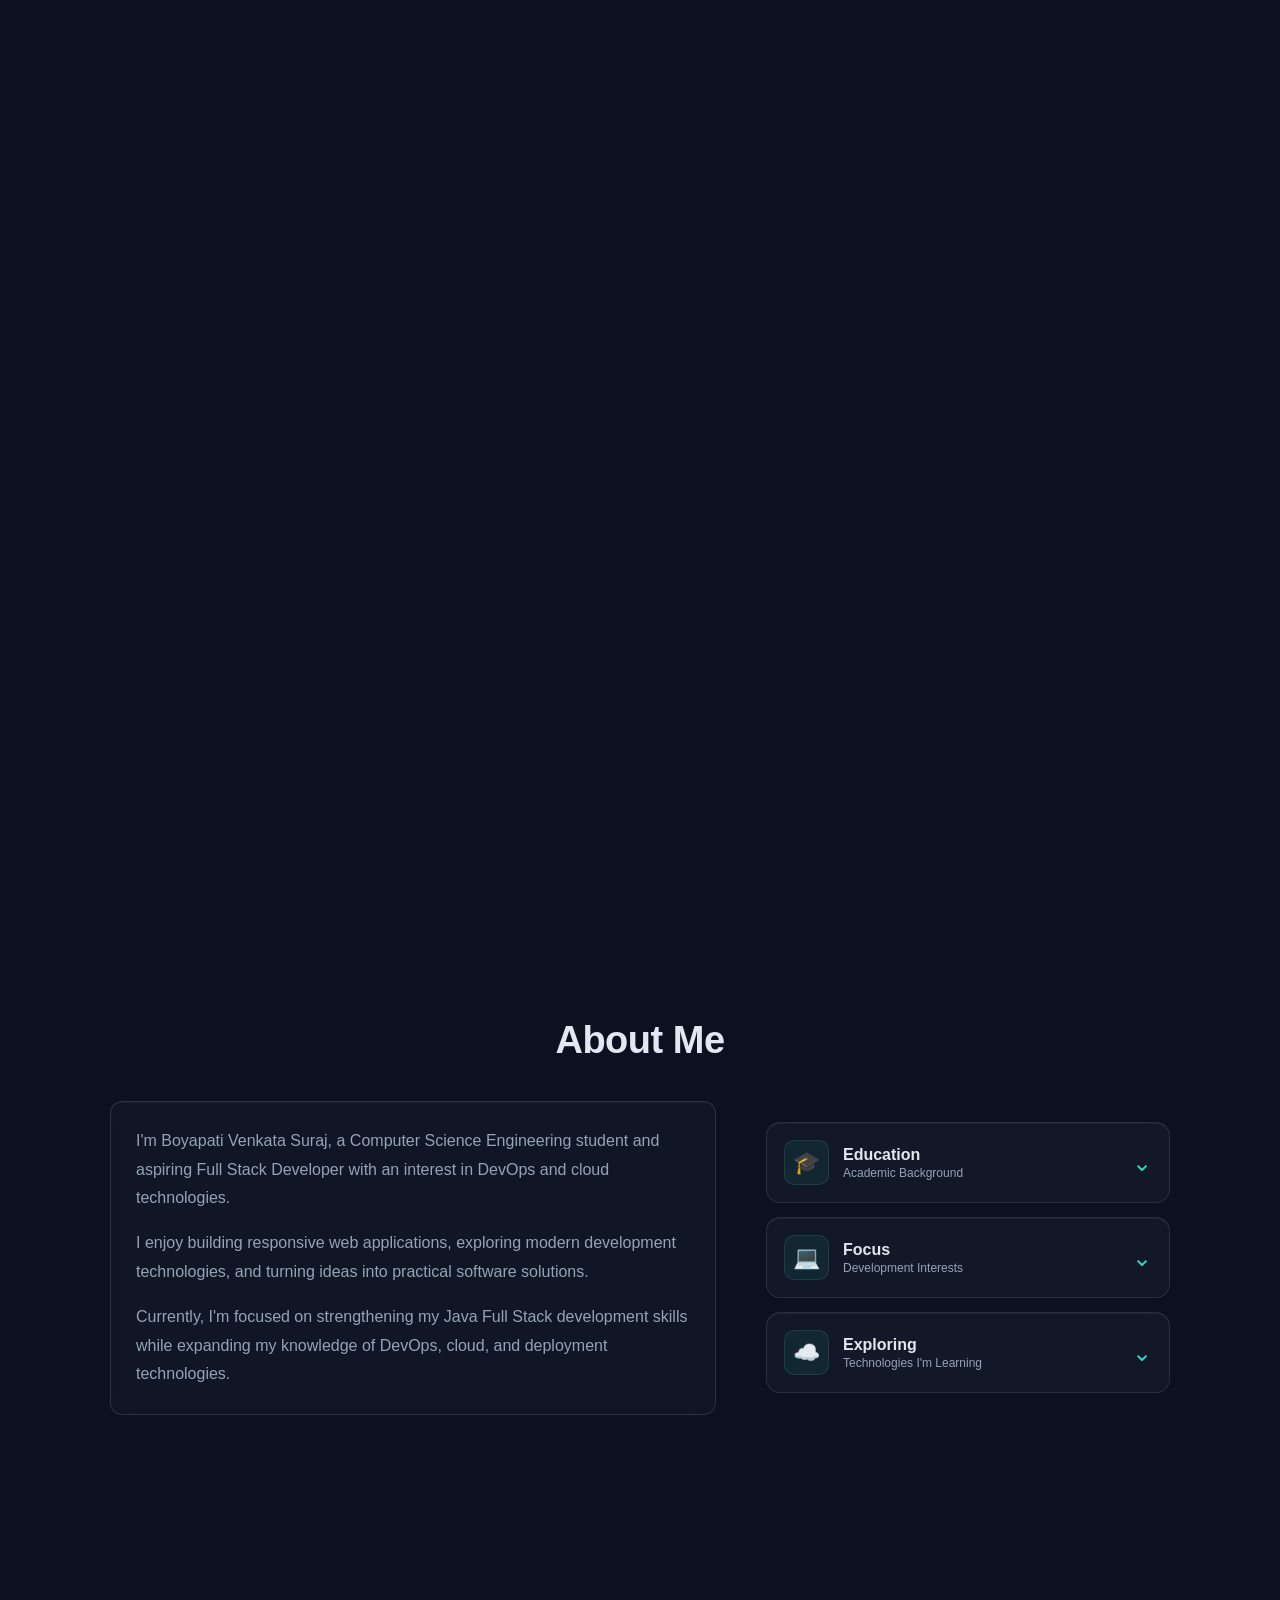
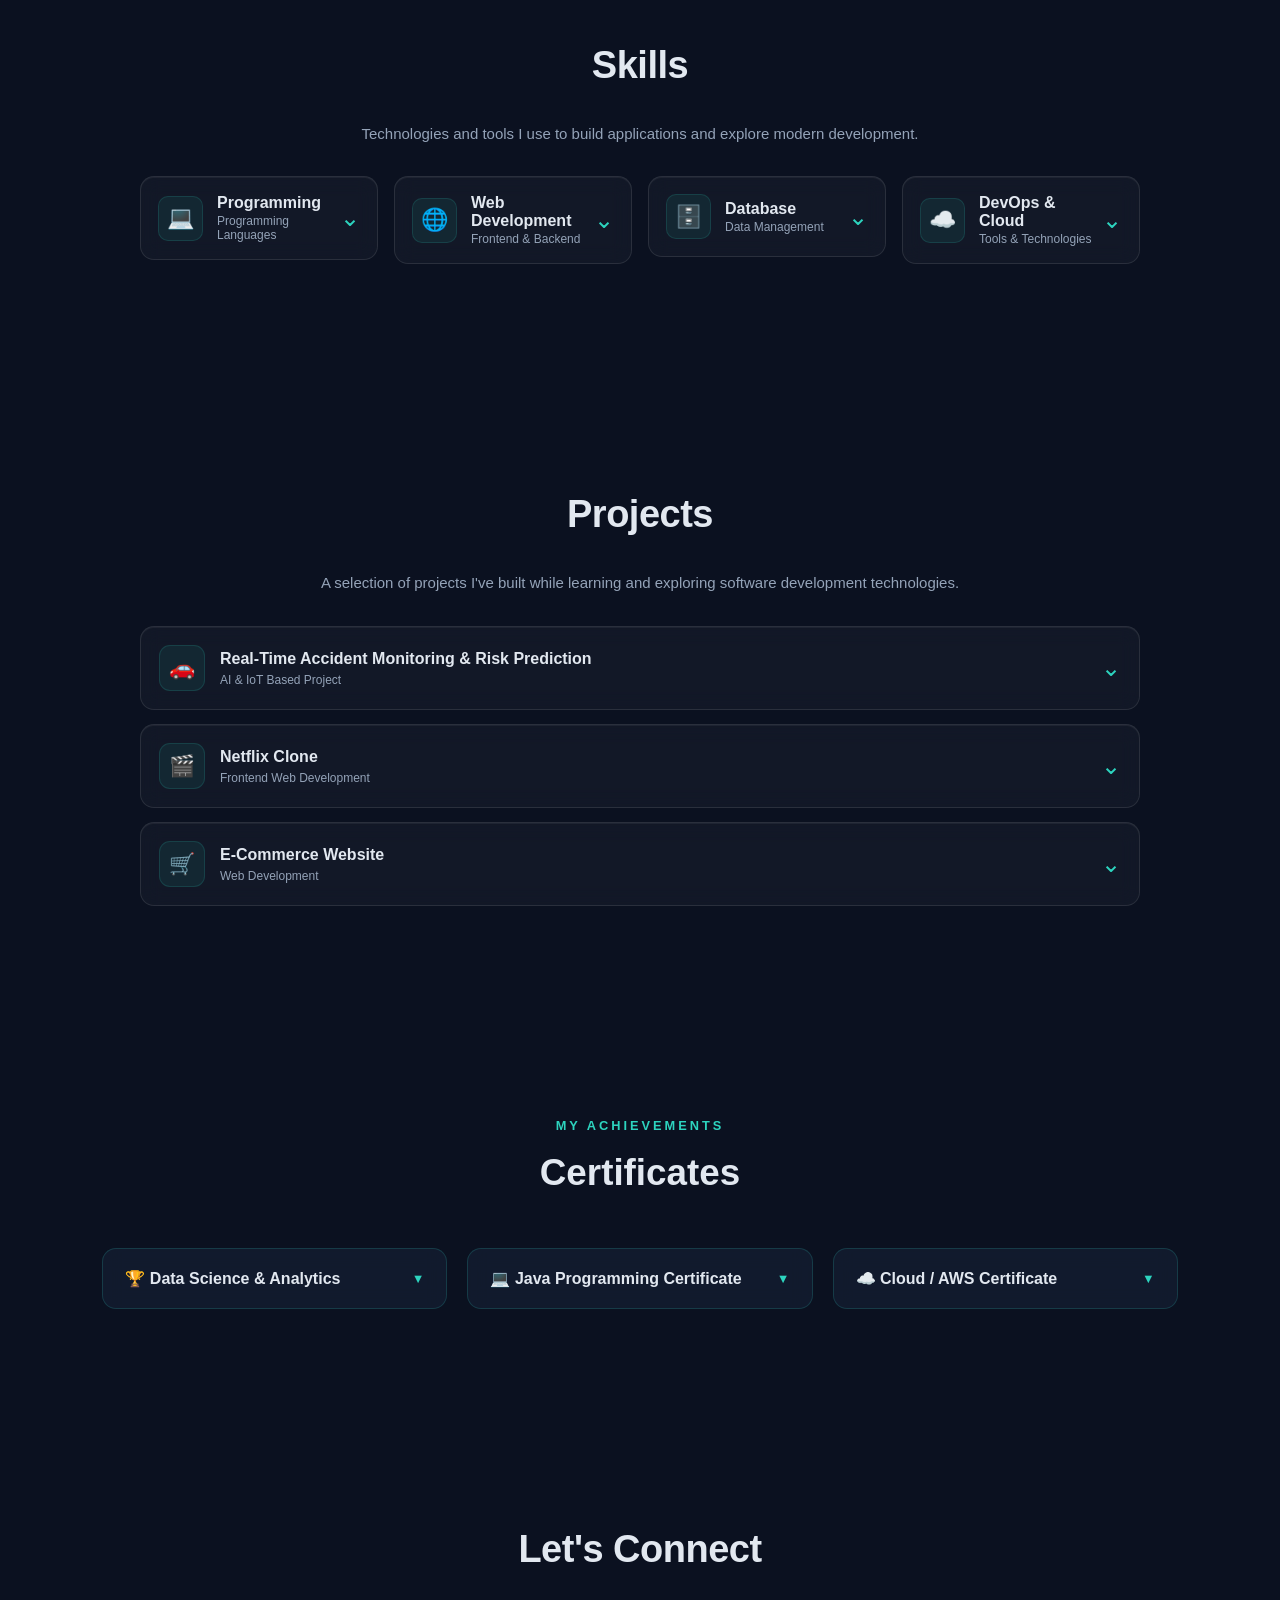
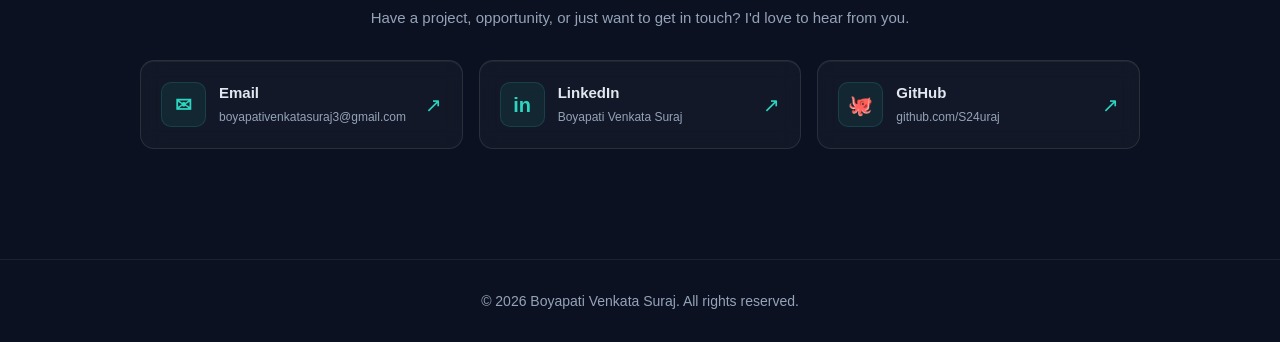
==== commit d443c513: "Fix footer comment formatting in index.html" ====
--- a/index.html
+++ b/index.html
@@ -1020,7 +1020,7 @@
 
 
     <!-- =========================
-         Footer
+          Footer
     ========================== -->
 
     <footer>
@@ -1038,4 +1038,4 @@
 
 </body>
 
-</html>+</html>
